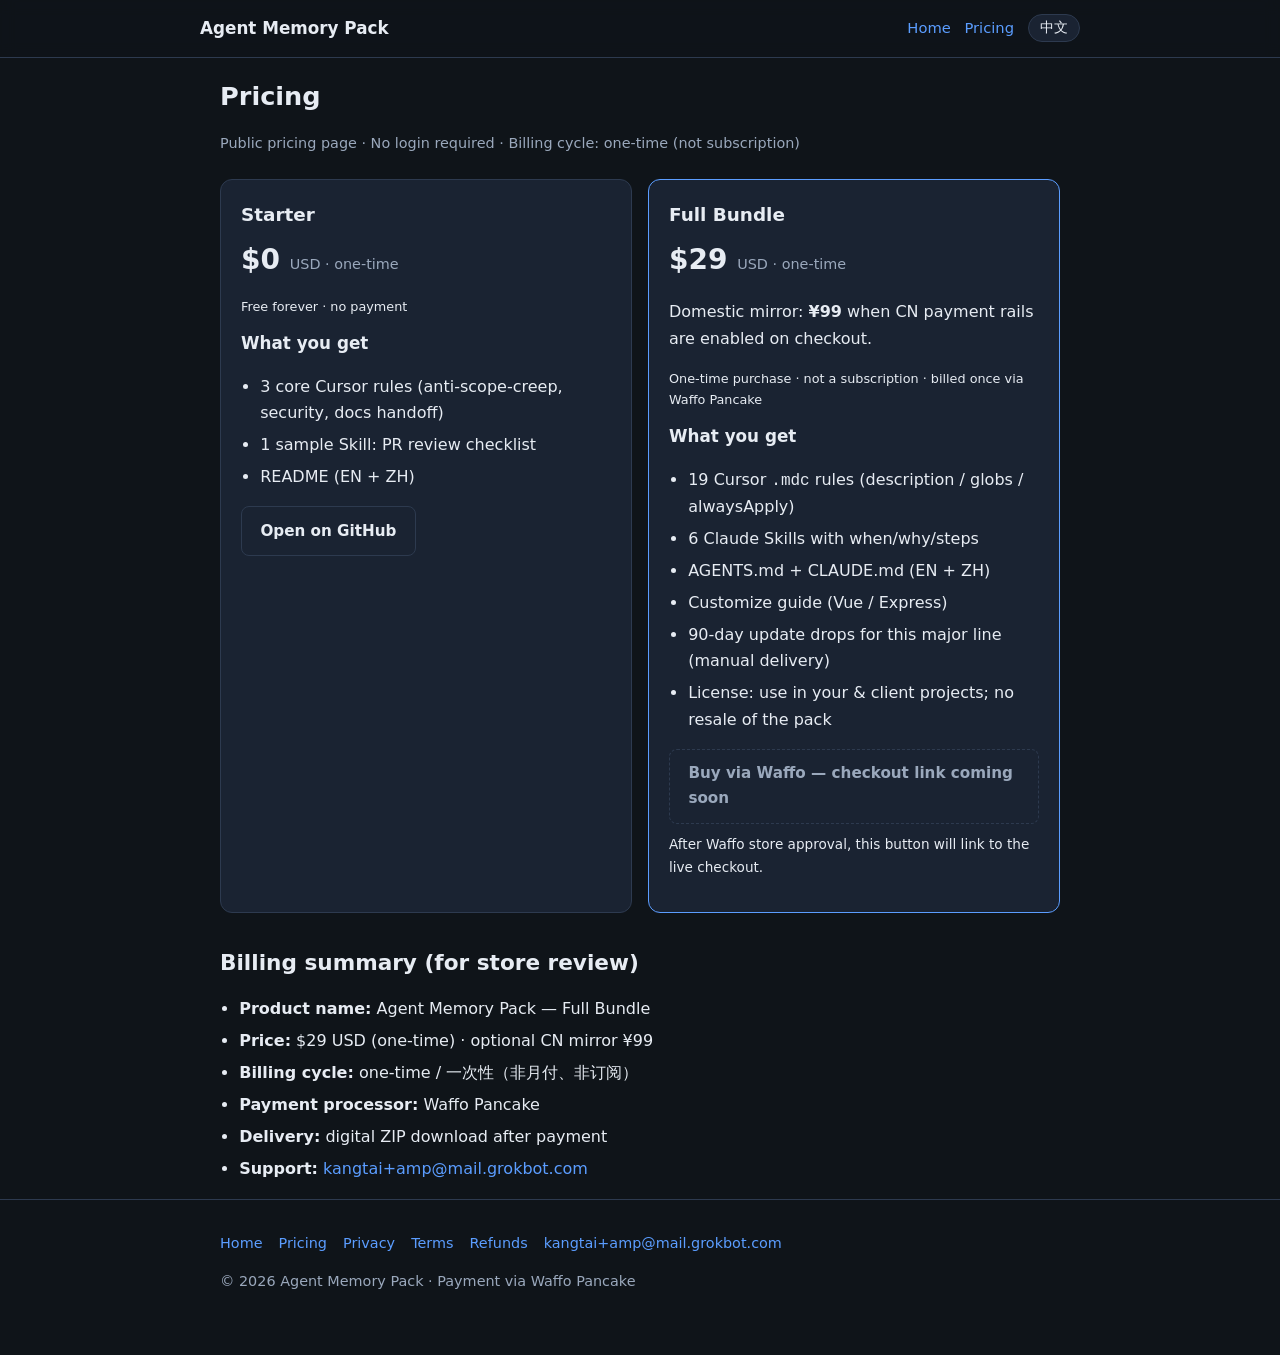
==== pricing.html @ cfc77798 "Add landing pages (index, pricing, styles, README)" ====
<!DOCTYPE html>
<html lang="en">
<head>
  <meta charset="utf-8" />
  <meta name="viewport" content="width=device-width, initial-scale=1" />
  <title>Pricing — Agent Memory Pack</title>
  <meta name="description" content="Agent Memory Pack pricing: Free Starter $0 one-time; Full Bundle $29 one-time. No subscription." />
  <link rel="stylesheet" href="styles.css" />
</head>
<body>
  <header>
    <div class="wrap nav">
      <a class="brand" href="index.html">Agent Memory Pack</a>
      <nav class="nav-links">
        <a href="index.html"><span class="inline-en">Home</span><span class="inline-zh">首页</span></a>
        <a href="pricing.html"><span class="inline-en">Pricing</span><span class="inline-zh">定价</span></a>
        <button type="button" class="lang-toggle" id="langToggle">中文</button>
      </nav>
    </div>
  </header>

  <main class="wrap legal">
    <h1><span class="inline-en">Pricing</span><span class="inline-zh">定价</span></h1>
    <p class="meta">
      <span class="inline-en">Public pricing page · No login required · Billing cycle: one-time (not subscription)</span>
      <span class="inline-zh">公开定价页 · 免登录可见 · 计费周期：一次性（非订阅）</span>
    </p>

    <div class="grid" style="margin:1.5rem 0 2rem">
      <div class="card">
        <h2 style="margin:0;font-size:1.15rem">Starter</h2>
        <div class="price">$0 <span class="lang-en">USD · one-time</span><span class="lang-zh">美元 · 一次性</span></div>
        <p class="tag lang-en">Free forever · no payment</p>
        <p class="tag lang-zh">永久免费 · 无需付款</p>
        <h3 class="lang-en">What you get</h3>
        <h3 class="lang-zh">权益</h3>
        <ul>
          <li class="lang-en">3 core Cursor rules (anti-scope-creep, security, docs handoff)</li>
          <li class="lang-zh">3 条核心 Cursor 规则（反乱扩、安全、文档交接）</li>
          <li class="lang-en">1 sample Skill: PR review checklist</li>
          <li class="lang-zh">1 个示例 Skill：PR 审查清单</li>
          <li class="lang-en">README (EN + ZH)</li>
          <li class="lang-zh">README（中英）</li>
        </ul>
        <a class="btn btn-ghost" href="https://github.com/kangtai-cn/agent-memory-pack/tree/main/starter">Open on GitHub</a>
      </div>

      <div class="card" style="border-color:#5b9dff">
        <h2 style="margin:0;font-size:1.15rem">Full Bundle</h2>
        <div class="price">$29 <span class="lang-en">USD · one-time</span><span class="lang-zh">美元 · 一次性</span></div>
        <p class="muted lang-en">Domestic mirror: <strong>¥99</strong> when CN payment rails are enabled on checkout.</p>
        <p class="muted lang-zh">国内镜像价：有国内支付路径时为 <strong>¥99</strong>。</p>
        <p class="tag lang-en">One-time purchase · not a subscription · billed once via Waffo Pancake</p>
        <p class="tag lang-zh">一次性购买 · 非订阅 · 通过 Waffo Pancake 单次结算</p>
        <h3 class="lang-en">What you get</h3>
        <h3 class="lang-zh">权益</h3>
        <ul>
          <li class="lang-en">19 Cursor <code>.mdc</code> rules (description / globs / alwaysApply)</li>
          <li class="lang-zh">19 条 Cursor <code>.mdc</code> 规则</li>
          <li class="lang-en">6 Claude Skills with when/why/steps</li>
          <li class="lang-zh">6 个带步骤的 Claude Skills</li>
          <li>AGENTS.md + CLAUDE.md (EN + ZH)</li>
          <li class="lang-en">Customize guide (Vue / Express)</li>
          <li class="lang-zh">Vue / Express 改造说明</li>
          <li class="lang-en">90-day update drops for this major line (manual delivery)</li>
          <li class="lang-zh">本主线 90 天更新包（人工发放）</li>
          <li class="lang-en">License: use in your &amp; client projects; no resale of the pack</li>
          <li class="lang-zh">许可：可用于自有与客户项目；禁止转售源包</li>
        </ul>
        <a class="btn btn-disabled" href="#" aria-disabled="true">Buy via Waffo — checkout link coming soon</a>
        <p class="note lang-en">After Waffo store approval, this button will link to the live checkout.</p>
        <p class="note lang-zh">Waffo 店铺审核通过后，此按钮将指向正式结账页。</p>
      </div>
    </div>

    <h2 class="lang-en">Billing summary (for store review)</h2>
    <h2 class="lang-zh">计费摘要（供店铺审核）</h2>
    <ul>
      <li><strong>Product name:</strong> Agent Memory Pack — Full Bundle</li>
      <li><strong class="lang-en">Price:</strong><strong class="lang-zh">价格：</strong> $29 USD (one-time) · optional CN mirror ¥99</li>
      <li><strong class="lang-en">Billing cycle:</strong><strong class="lang-zh">计费周期：</strong> one-time / 一次性（非月付、非订阅）</li>
      <li><strong class="lang-en">Payment processor:</strong><strong class="lang-zh">支付处理方：</strong> Waffo Pancake</li>
      <li><strong class="lang-en">Delivery:</strong><strong class="lang-zh">交付：</strong> digital ZIP download after payment</li>
      <li><strong class="lang-en">Support:</strong><strong class="lang-zh">支持：</strong> <a href="mailto:kangtai+amp@mail.grokbot.com">kangtai+amp@mail.grokbot.com</a></li>
    </ul>
  </main>

  <footer>
    <div class="wrap">
      <div class="footer-links">
        <a href="index.html"><span class="inline-en">Home</span><span class="inline-zh">首页</span></a>
        <a href="pricing.html"><span class="inline-en">Pricing</span><span class="inline-zh">定价</span></a>
        <a href="privacy.html">Privacy</a>
        <a href="terms.html">Terms</a>
        <a href="refund.html"><span class="inline-en">Refunds</span><span class="inline-zh">退款</span></a>
        <a href="mailto:kangtai+amp@mail.grokbot.com">kangtai+amp@mail.grokbot.com</a>
      </div>
      <p>© 2026 Agent Memory Pack · Payment via Waffo Pancake</p>
    </div>
  </footer>
  <script>
    (function () {
      var html = document.documentElement;
      var btn = document.getElementById('langToggle');
      var saved = localStorage.getItem('amp-lang');
      function apply(lang) {
        html.lang = lang;
        btn.textContent = lang === 'zh' ? 'EN' : '中文';
        localStorage.setItem('amp-lang', lang);
      }
      apply(saved === 'zh' || (!saved && /zh/i.test(navigator.language || '')) ? 'zh' : 'en');
      btn.addEventListener('click', function () {
        apply(html.lang === 'zh' ? 'en' : 'zh');
      });
    })();
  </script>
</body>
</html>
---- styles.css ----
:root {
  --bg: #0f1419;
  --surface: #1a2332;
  --border: #2d3a4f;
  --text: #e7ecf3;
  --muted: #9aa8bc;
  --accent: #5b9dff;
  --accent-hover: #7cb0ff;
  --ok: #3ecf8e;
  --radius: 12px;
  --font: "Segoe UI", system-ui, -apple-system, "PingFang SC", "Noto Sans SC", sans-serif;
}
* { box-sizing: border-box; }
html { scroll-behavior: smooth; }
body {
  margin: 0;
  font-family: var(--font);
  background: var(--bg);
  color: var(--text);
  line-height: 1.65;
  font-size: 16px;
}
a { color: var(--accent); text-decoration: none; }
a:hover { color: var(--accent-hover); text-decoration: underline; }
.wrap { max-width: 880px; margin: 0 auto; padding: 0 1.25rem; }
header {
  border-bottom: 1px solid var(--border);
  background: rgba(15,20,25,.92);
  position: sticky; top: 0; z-index: 10;
  backdrop-filter: blur(8px);
}
.nav {
  display: flex; align-items: center; justify-content: space-between;
  gap: 1rem; padding: .9rem 0; flex-wrap: wrap;
}
.brand { font-weight: 700; color: var(--text); font-size: 1.05rem; }
.brand:hover { text-decoration: none; color: var(--text); }
.nav-links { display: flex; gap: .85rem; flex-wrap: wrap; align-items: center; font-size: .92rem; }
.lang-toggle {
  background: var(--surface); border: 1px solid var(--border);
  color: var(--text); border-radius: 999px; padding: .25rem .7rem;
  cursor: pointer; font-size: .85rem;
}
.lang-toggle:hover { border-color: var(--accent); }
.hero { padding: 3rem 0 2rem; }
.hero h1 { font-size: clamp(1.6rem, 4vw, 2.25rem); line-height: 1.25; margin: 0 0 .75rem; }
.hero .sub { color: var(--muted); font-size: 1.08rem; max-width: 40rem; }
.badge {
  display: inline-block; font-size: .75rem; letter-spacing: .04em;
  text-transform: uppercase; color: var(--ok); border: 1px solid #2a6b4f;
  background: #143528; padding: .2rem .55rem; border-radius: 999px; margin-bottom: .9rem;
}
.cta-row { display: flex; flex-wrap: wrap; gap: .75rem; margin-top: 1.5rem; }
.btn {
  display: inline-block; padding: .7rem 1.15rem; border-radius: 8px;
  font-weight: 600; font-size: .95rem; border: 1px solid transparent;
  text-decoration: none !important; cursor: pointer;
}
.btn-primary { background: var(--accent); color: #0a1220 !important; }
.btn-primary:hover { background: var(--accent-hover); }
.btn-ghost {
  background: transparent; color: var(--text) !important;
  border-color: var(--border);
}
.btn-ghost:hover { border-color: var(--accent); color: var(--accent) !important; }
.btn-disabled {
  background: var(--surface); color: var(--muted) !important;
  border: 1px dashed var(--border); cursor: not-allowed;
  pointer-events: none;
}
.note { font-size: .85rem; color: var(--muted); margin-top: .6rem; }
section { padding: 2rem 0; border-top: 1px solid var(--border); }
h2 { font-size: 1.35rem; margin: 0 0 1rem; }
h3 { font-size: 1.05rem; margin: 1.25rem 0 .5rem; }
ul { padding-left: 1.2rem; }
li { margin: .35rem 0; }
.muted { color: var(--muted); }
.grid {
  display: grid; gap: 1rem;
  grid-template-columns: repeat(auto-fit, minmax(240px, 1fr));
}
.card {
  background: var(--surface); border: 1px solid var(--border);
  border-radius: var(--radius); padding: 1.25rem;
}
.card h3 { margin-top: 0; }
.price { font-size: 1.75rem; font-weight: 700; margin: .4rem 0; }
.price span { font-size: .9rem; font-weight: 500; color: var(--muted); }
.tag { font-size: .8rem; color: var(--ok); }
.faq details {
  background: var(--surface); border: 1px solid var(--border);
  border-radius: 8px; padding: .75rem 1rem; margin-bottom: .6rem;
}
.faq summary { cursor: pointer; font-weight: 600; }
.faq p { margin: .6rem 0 0; color: var(--muted); font-size: .95rem; }
footer {
  border-top: 1px solid var(--border); padding: 2rem 0 3rem;
  color: var(--muted); font-size: .9rem;
}
.footer-links { display: flex; flex-wrap: wrap; gap: 1rem; margin-bottom: .75rem; }
.legal h1 { font-size: 1.6rem; margin-bottom: .25rem; }
.legal .meta { color: var(--muted); font-size: .9rem; margin-bottom: 1.5rem; }
.legal p, .legal li { color: var(--text); }
.legal ul { margin-bottom: 1rem; }
.lang-zh { display: none; }
html[lang="zh"] .lang-en { display: none; }
html[lang="zh"] .lang-zh { display: block; }
html[lang="zh"] span.lang-zh { display: inline; }
html[lang="zh"] .nav .lang-zh { display: inline; }
.inline-zh { display: none; }
html[lang="zh"] .inline-en { display: none; }
html[lang="zh"] .inline-zh { display: inline; }
@media (max-width: 560px) {
  .hero { padding: 2rem 0 1.25rem; }
  .cta-row .btn { width: 100%; text-align: center; }
}
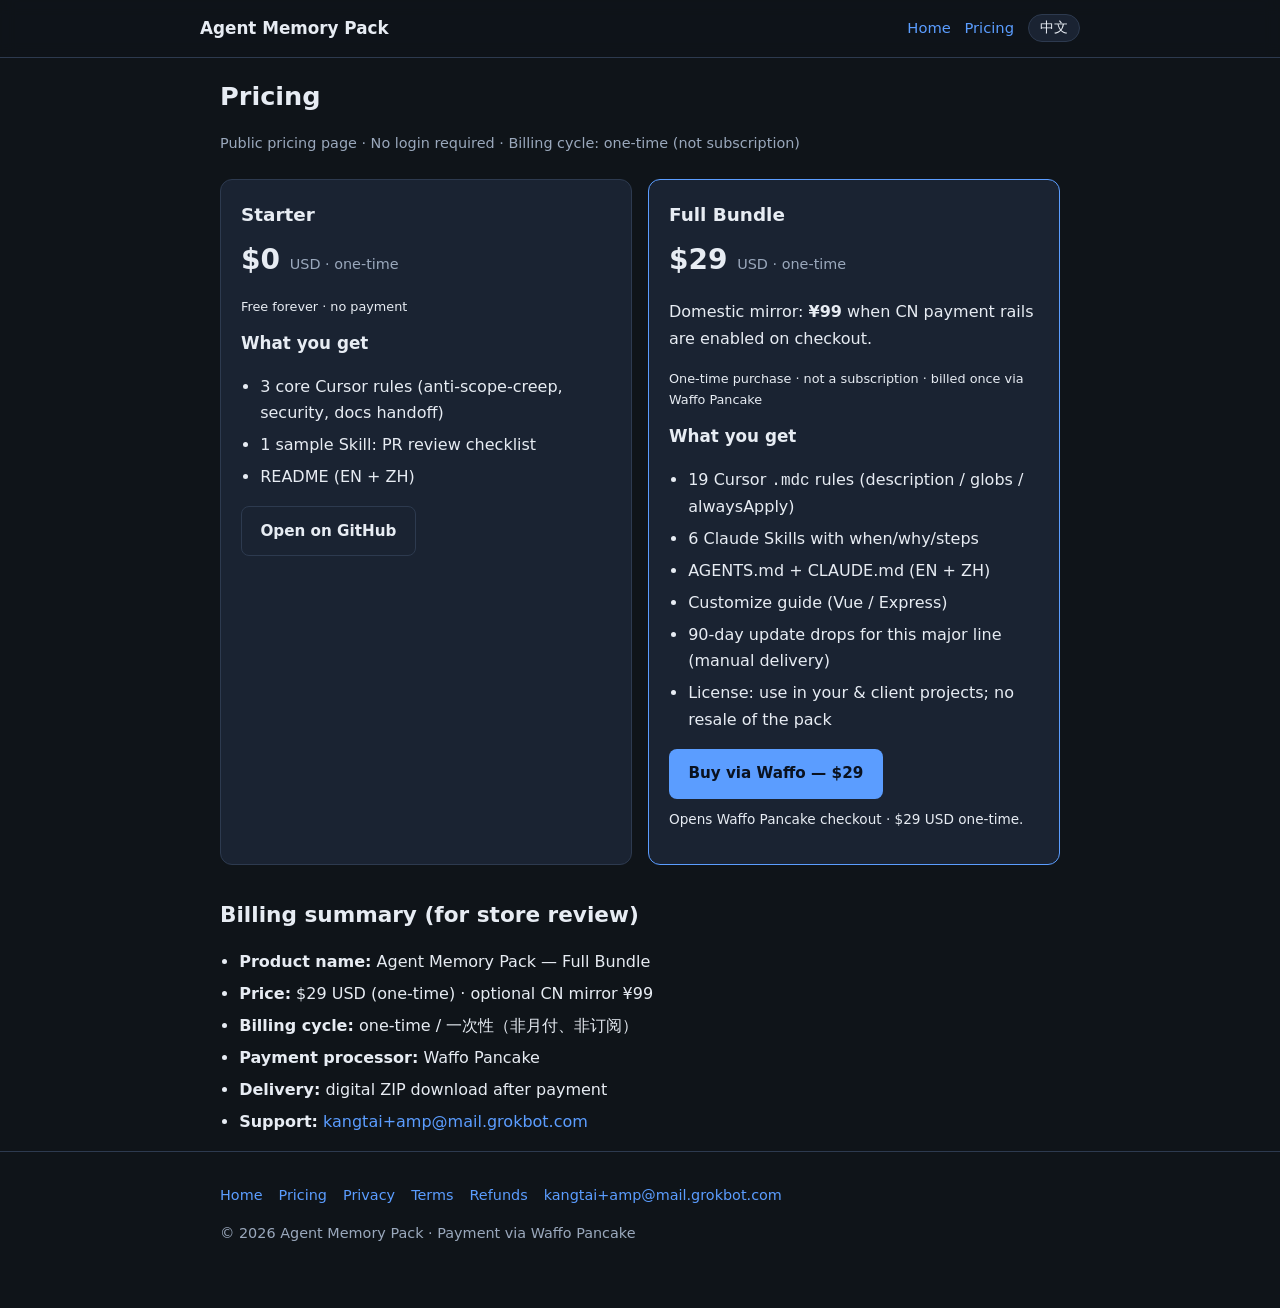
==== commit 64a91ca2: "Enable live Waffo checkout CTAs ($29) after KYB approval" ====
--- a/pricing.html
+++ b/pricing.html
@@ -67,9 +67,9 @@
           <li class="lang-en">License: use in your &amp; client projects; no resale of the pack</li>
           <li class="lang-zh">许可：可用于自有与客户项目；禁止转售源包</li>
         </ul>
-        <a class="btn btn-disabled" href="#" aria-disabled="true">Buy via Waffo — checkout link coming soon</a>
-        <p class="note lang-en">After Waffo store approval, this button will link to the live checkout.</p>
-        <p class="note lang-zh">Waffo 店铺审核通过后，此按钮将指向正式结账页。</p>
+        <a class="btn btn-primary" href="https://pancake.waffo.ai/store/facai-p8dgqpdw/product/PROD_3jvtO8nHvcOv2YPQSyOpzf?type=onetime&currency=USD" target="_blank" rel="noopener noreferrer">Buy via Waffo — $29</a>
+        <p class="note lang-en">Opens Waffo Pancake checkout · $29 USD one-time.</p>
+        <p class="note lang-zh">跳转 Waffo Pancake 结账 · $29 美元一次性。</p>
       </div>
     </div>
 
